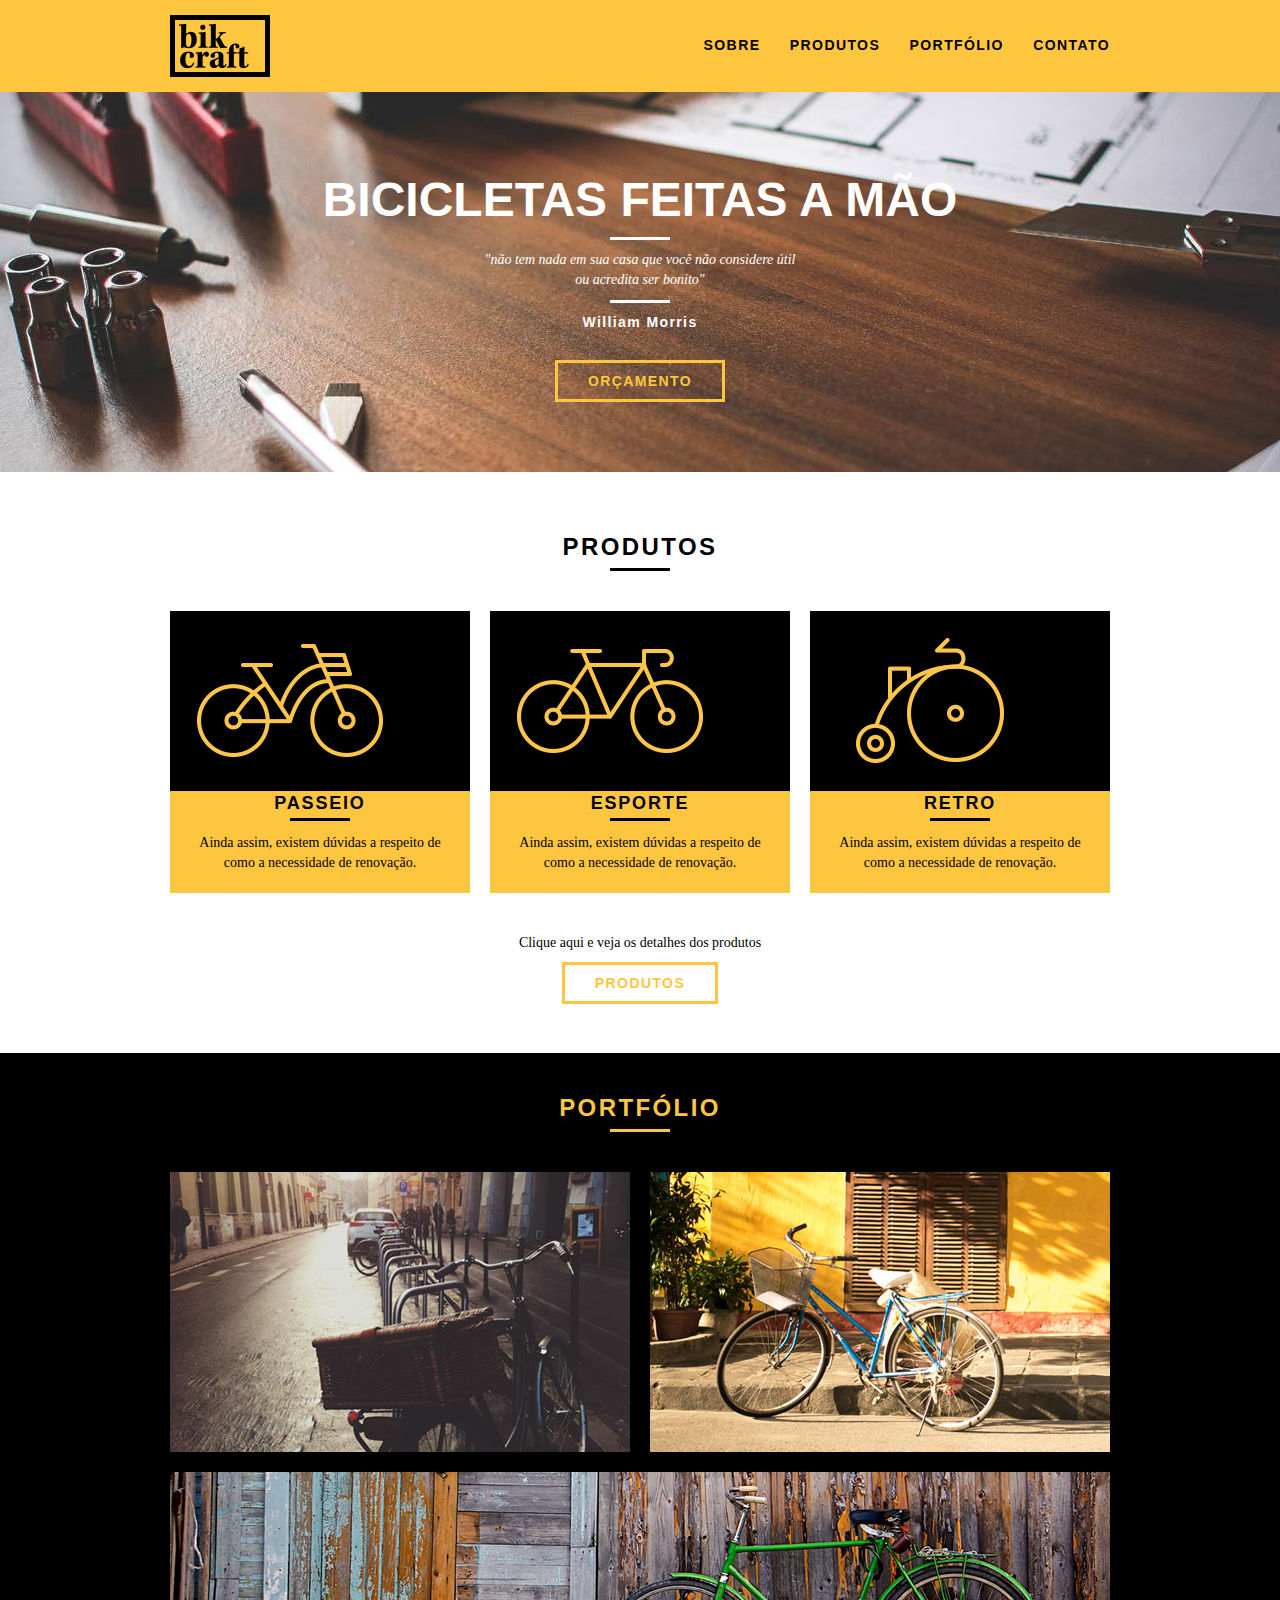
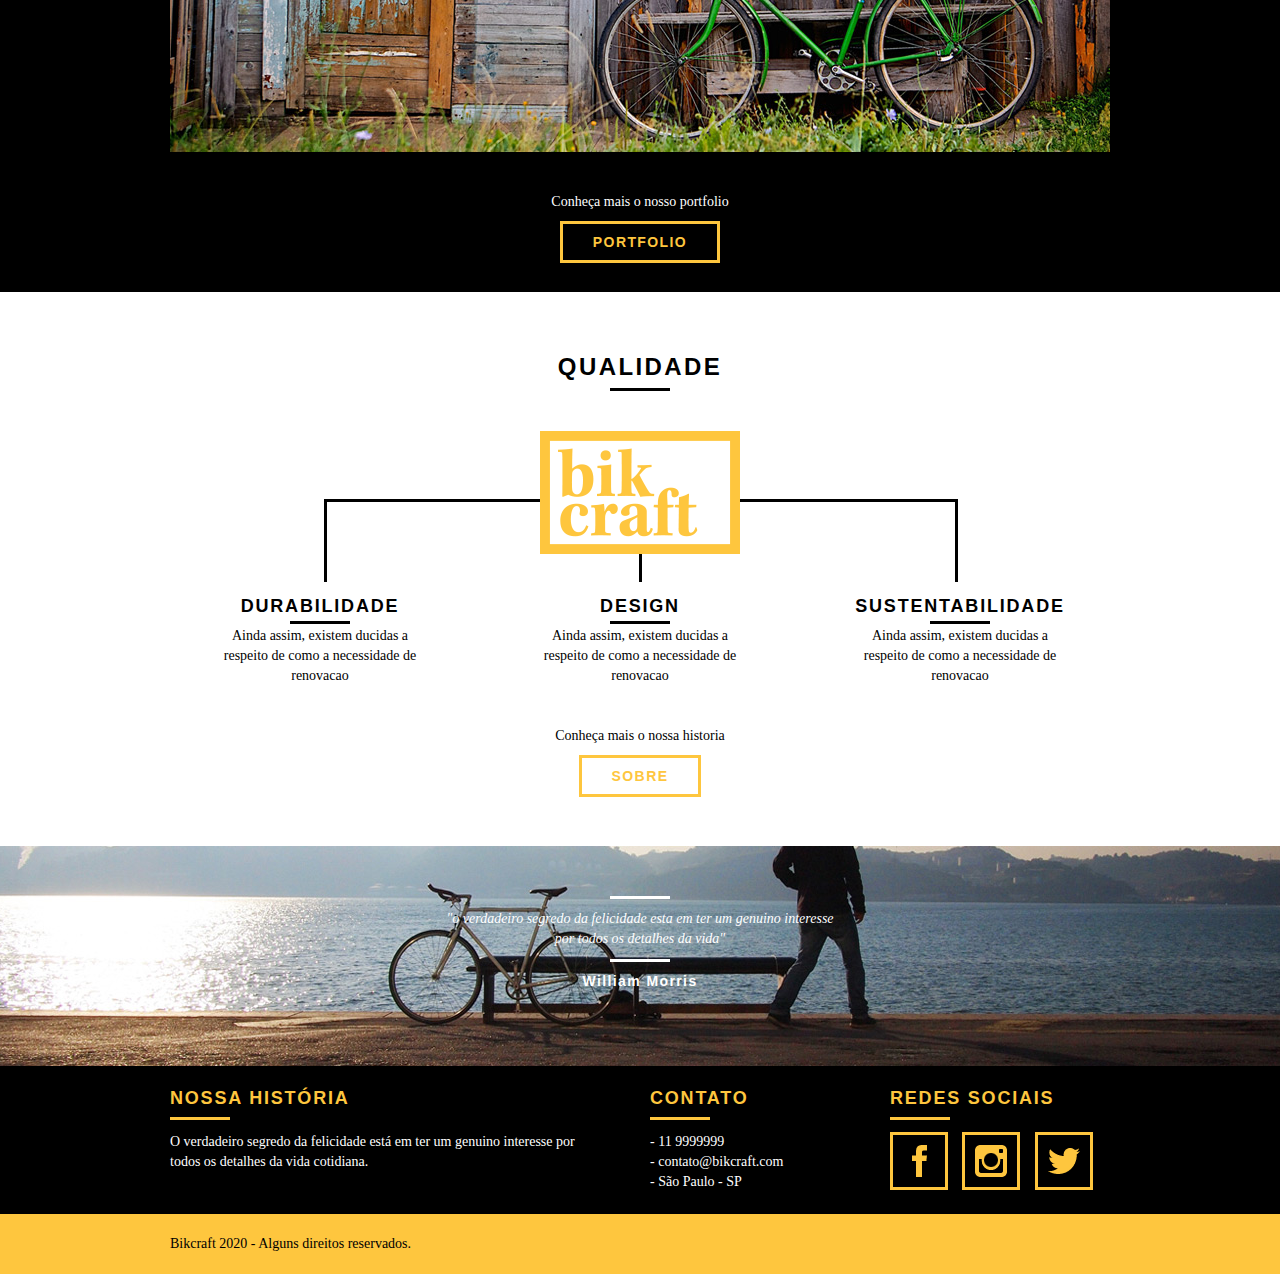
==== index.html @ bc55ec75 "Primeiro commit da pagina CSS3 e HTML" ====
<!DOCTYPE html>
<html lang="pt-br">
    <head>
        <meta charset="utf-8"> 
        <title> Bikcraft</title>
        <link rel="stylesheet" href="css/normalize.css">
        <link rel="stylesheet" href="css/reset.css">
        <link rel="stylesheet" href="css/grid.css">
        <link rel="stylesheet" href="css/style.css">
    </head>
    <body>
        <header class="header">
            <div class="container">
                <a href="index.html" class="grid-4">
                    <img src="img/bikcraft.png" alt="Bikcraft">
                </a>
                <nav class="grid-12 header_menu">
                    <ul>
                        <li><a href="sobre.html">Sobre</a></li>
                        <li><a href="produtos.html">Produtos</a></li>
                        <li><a href="portfolio.html">Portfólio</a></li>
                        <li><a href="contato.html">contato</a></li>
                    </ul>
                </nav>
            </div>
        </header>

        <section class="introducao">
            <div class="container">
                <h1>Bicicletas Feitas a Mão</h1>
                <blockquote class="quote-externo">
                    <p>"não tem nada em sua casa que você não considere útil ou acredita ser bonito"
                    </p>
                    <cite>William Morris</cite>
                </blockquote>
                <a href="produtos.html" class="btn">Orçamento</a>
            </div>
        </section>

        <section class="produtos container">
            <h2 class="subtitulo">Produtos</h2>
            <ul class="produtos_lista">
                <li class="grid-1-3">
                    <div class="produtos_icone">
                        <img src="img/produtos/passeio.png" alt="Bikcraft Passeio">
                    </div>
                    <h3>Passeio</h3>
                    <P>Ainda assim, existem dúvidas a respeito de como a necessidade de renovação.</P>
                 </li>
                 

                 <li class="grid-1-3">
                    <div class="produtos_icone">
                        <img src="img/produtos/esporte.png" alt="Bikcraft Passeio">
                    </div>
                    <h3>Esporte</h3>
                    <P>Ainda assim, existem dúvidas a respeito de como a necessidade de renovação.</P>
                 </li>

                 <li class="grid-1-3">
                    <div class="produtos_icone">
                        <img src="img/produtos/retro.png" alt="Bikcraft Passeio">
                    </div>
                    <h3>Retro</h3>
                    <P>Ainda assim, existem dúvidas a respeito de como a necessidade de renovação.</P>
                 </li>
            </ul>

            <div class="call">
                <p>Clique aqui e veja os detalhes dos produtos</p>
                <a href="produtos.html" class="btn btn-preto">Produtos</a>
            </div>

        </section>

        <section class="portfolio">
            <div class="container">
                <h2 class="subtitulo">Portfólio</h2>
                <ul class="portfolio_lista">
                    <li class="grid-8"><img src="img/portfolio/retro.jpg" alt="Bicicleta retro"></li>
                    <li class="grid-8"><img src="img/portfolio/passeio.jpg" alt="Bicicleta passeio"></li>
                    <li class="grid-16"><img src="img/portfolio/esporte.jpg" alt="Bicicleta esporte"></li>
                </ul>
                <div class="call">
                    <p>Conheça mais o nosso portfolio</p>
                    <a href="portfolio.html" class="btn">Portfolio</a>
                </div>
            </div>
            
        </section>

        <section class="qualidade container">
            <h2 class="subtitulo">Qualidade</h2>
            <img src="img/bikcraft-qualidade.png" alt="Bikcraft">
            <ul class="qualidade_lista">
                <li class="grid-1-3">
                    <h3>Durabilidade</h3>
                    <p>Ainda assim, existem ducidas a respeito de como a necessidade de renovacao</p>
                </li>

                <li class="grid-1-3">
                    <h3>Design</h3>
                    <p>Ainda assim, existem ducidas a respeito de como a necessidade de renovacao</p>
                </li>

                <li class="grid-1-3">
                    <h3>Sustentabilidade</h3>
                    <p>Ainda assim, existem ducidas a respeito de como a necessidade de renovacao</p>
                </li>
            </ul>
            <div class="call">
                <p>Conheça mais o nossa historia</p>
                <a href="sobre.html" class="btn btn-preto">Sobre</a>
            </div>
        </section>

        <section class="quebra">
            <blockquote class="quote-externo container">
                <p>"o verdadeiro segredo da felicidade esta em ter um genuino interesse por todos os detalhes da vida"
                </p>
                <cite>William Morris</cite>
            </blockquote>
        </section>

        <footer>
            <div class="footer">
                <div class="container">

                    <div class="grid-8 footer_historia">
                        <h3>Nossa História</h3>
                        <p>O verdadeiro segredo da felicidade está em ter um genuino interesse por todos os detalhes da vida cotidiana.</p>
                    </div>

                    <div class="grid-4 footer_contato">
                        <h3>Contato</h3>
                        <ul>
                            <li>- 11 9999999</li>
                            <li>- contato@bikcraft.com</li>
                            <li>- São Paulo - SP</li>
                        </ul>
                    </div>

                    <div class="grid-4 footer_redes">
                        <h3>redes sociais</h3>
                        <ul>
                            <li><a href="http://facebook.com" target="_blank"><img src="img/redes-sociais/facebook.png" alt="facebook"></a></li>
                            <li><a href="http://instagram.com" target="_blank"><img src="img/redes-sociais/instagram.png" alt="Instagram"></a></li>
                            <li><a href="http://twitter.com" target="_blank"><img src="img/redes-sociais/twitter.png" alt="twitter"></a></li>
                        </ul>
                    </div>
                </div>
            </div>

            <div class="copy">
                <div class="container">
                    <p class="grid-16">Bikcraft 2020 - Alguns direitos reservados.</p>
                </div>

            </div>
        </footer>
    </body>

</html>
---- css/grid.css ----
*, *:before, *:after {
  -webkit-box-sizing: border-box; 
  -moz-box-sizing: border-box; 
  box-sizing: border-box;
}

.container {
	width: 960px;
	margin: 0 auto;
	padding: 0px;
	position: relative;
}

.container:after, .container:before {
	content: " ";
	display: table;
}

.container:after {
	clear: both;
}

.grid-1, .grid-2, .grid-3, .grid-4, .grid-5, .grid-6, .grid-7, .grid-8, .grid-9, .grid-10, .grid-11, .grid-12, .grid-13, .grid-14, .grid-15, .grid-16, .grid-1-3 {
	float: left;
	margin-left: 10px;
	margin-right: 10px;
}

.grid-1 	{width: 40px;}
.grid-2 	{width: 100px;}
.grid-3 	{width: 160px;}
.grid-4 	{width: 220px;}
.grid-5 	{width: 280px;}
.grid-6 	{width: 340px;}
.grid-7 	{width: 400px;}
.grid-8 	{width: 460px;}
.grid-9 	{width: 520px;}
.grid-10 	{width: 580px;}
.grid-11 	{width: 640px;}
.grid-12 	{width: 700px;}
.grid-13 	{width: 760px;}
.grid-14 	{width: 820px;}
.grid-15 	{width: 880px;}
.grid-16 	{width: 940px;}
.grid-1-3	{width: 300px;}

@media only screen and (min-width: 768px) and (max-width: 959px) {

.container {
	width: 768px;
}

.grid-1		{width: 28px;}
.grid-2		{width: 76px;}
.grid-3		{width: 124px;}
.grid-4		{width: 172px;}
.grid-5		{width: 220px;}
.grid-6		{width: 268px;}
.grid-7		{width: 316px;}
.grid-8		{width: 364px;}
.grid-9		{width: 412px;}
.grid-10	{width: 460px;}
.grid-11	{width: 508px;}
.grid-12	{width: 556px;}
.grid-13	{width: 604px;}
.grid-14	{width: 652px;}
.grid-15	{width: 700px;}
.grid-16	{width: 748px;}
.grid-1-3	{width: 236px;}

}

@media only screen and (max-width: 767px) {
.container {
	width: 300px;
}

.grid-1, .grid-2, .grid-3, .grid-4, .grid-5, .grid-6, .grid-7, .grid-8, .grid-9, .grid-10, .grid-11, .grid-12, .grid-13, .grid-14, .grid-15, .grid-16, .grid-1-3 {
	width: 300px;
	margin: 0 0 20px 0;
	float: none;
}

}
---- css/style.css ----
/* Estilos Gerais*/

body {
    font-family: Arial, Helvetica, sans-serif;
}

p {
    font-family: Georgia, 'Times New Roman', Times, serif;
    font-size: 14px;
    line-height: 20px;
}
img {
    display: block;
}

.btn {
    border: 3px solid #fec63e;
    padding: 10px 30px;
    color: #fec63e;
    font-size: 14px;
    line-height: 20px;
    text-transform: uppercase;
    letter-spacing: .1em;
    font-weight: bold;
}

.btn:hover { 
    color: #fff;
    border-color: #fff;
}
.btn-preto:hover { 
    color: #000;
    border-color: #000;
}

.subtitulo{
    font-size: 24px;
    line-height: 30px;
    font-weight: bold;
    letter-spacing: .1em;
    color: #000;
    text-transform: uppercase;
    text-align: center;
    margin-bottom: 40px;
}
.subtitulo:after{
    content: "";
    display: block;
    width: 60px;
    height: 3px;
    background-color: #000;
    margin: 6px auto;
}

/* Header */

.header {
    position: fixed;
    top: 0;
    width: 100%;
    background: #fec63e;
    padding: 15px 0;
    z-index: 10;
}

.header_menu {
    text-align: right;
    
}

.header_menu ul li {
    display: inline-block;
    margin-left: 25px;
    margin-top: 20px;
}

.header_menu ul li a {
  color: black;
  font-weight: bold;
  text-transform: uppercase;
  letter-spacing: .1em;
  font-size: 14px;
  line-height: 20px;
  padding: 10px 0;
}

.header_menu ul li a:hover {
    color: #fff;

}

.introducao {
    width: 100%;
    height: 380px;
    background: url("../img/bg.jpg") no-repeat center;
    background-size: cover;
    margin-top: 92px;
    text-align: center;
    padding-top: 80px;
}

.introducao h1 {
    font-size: 48px;
    color: #fff;
    font-weight: bold;
    text-transform: uppercase;

}

.quote-externo {
    max-width: 320px;
    margin: 0 auto;
    margin-bottom: 40px;
    color: #fff;

}

.quote-externo p {
    font-style: italic;
}

.quote-externo p:before,.quote-externo p:after {
    content: "";
    display: block;
    width: 60px;
    height: 3px;
    background-color: #fff;
    margin: 10px auto 10px auto;
}

.quote-externo cite {
    font-style: normal;
    font-weight: bold;
    font-size: 14px;
    letter-spacing: .1em;
}

/* Introdução interna*/

.introducao-interna {
    width: 100%;
    margin-top: 92px;
    height: 160px;
    background-size: cover;
    text-align: center;
    color: #fff;
    padding-top: 30px;
}
.introducao-interna h1 {
    font-size: 36px;
    font-weight: bold;
    text-transform: uppercase;
}

.introducao-interna h1:after {
    content: "";
    display: block;
    width: 60px;
    height: 3px;
    background-color: #fff;
    margin: 6px auto 10px auto;
}

/* Produtos*/
.produtos{
    padding: 60px 0;
}

.produtos_lista li {
    background: #fec63e;
    text-align: center;
}

.produtos_lista li h3 {
    font-weight: bold;
    font-size: 18px ;
    line-height: 25px;
    text-transform: uppercase;
    letter-spacing: .1em;
}

.produtos_lista li h3:after{
    content: "";
    display: block;
    width: 60px;
    height: 3px;
    background-color: #000;
    margin: 2px auto;
}

.produtos_lista li p{
    padding: 10px 20px 20px 20px;
}

.produtos_icone {
    background: #000;
    padding: 20px;
    
}

.call {
    padding-top: 40px;
    text-align: center;
    clear: both;
}

.call p {
    margin-bottom: 20px;
}

/* Portfolio*/

.portfolio {
    width: 100%;
    background: #000;
    padding: 40px 0;
}

.portfolio .subtitulo {
    color: #fec63e;

}
.portfolio .subtitulo:after {
    background: #fec63e;
}

.portfolio_lista li:last-child {
    margin-top: 20px;
}

.portfolio .call p {
    color: #fff;
}

/* qualidade*/

.qualidade {
    padding: 60px 0;
}

.qualidade:after {
    content: "";
    width: 634px;
    height: 83px;
    display: block;
    background: url("../img/linhas.png") no-repeat center;
    position: absolute;
    top: 207px;
    right: 162px;
    z-index: -1 ;
}

.qualidade img {
    margin: 0 auto;
}

.qualidade_lista {
    padding-top: 40px;
}
.qualidade_lista li {
    text-align: center;
    padding: 0 40px;
}

.qualidade_lista li h3 {
    font-weight: bold;
    font-size: 18px ;
    line-height: 25px;
    text-transform: uppercase;
    letter-spacing: .1em;
}

.qualidade_lista li h3:after{
    content: "";
    display: block;
    width: 60px;
    height: 3px;
    background-color: #000;
    margin: 2px auto;
}

/* quebra*/

.quebra {
    width: 100%;
    height: 220px;
    background: url("../img/bg-footer.jpg") no-repeat center;
    background-size: cover;
    text-align: center;
    padding-top: 40px;
}

.quebra .quote-externo {
    max-width: 400px;
}

/* Footer*/

.footer {
    width: 100%;
    background: #000;
    color: #fff;
    padding: 20px 0;
}

.footer h3 {
    font-size: 18px;
    line-height: 25px;
    color: #fec63e;
    text-transform: uppercase;
    letter-spacing: .1em;
    font-weight: bold;
}

.footer h3:after {
    content: "";
    display: block;
    width: 60px;
    height: 3px;
    background: #fec63e;
    margin: 6px 0 12px 0;
}

.footer_historia {
    padding-right: 40px ;
}

.footer_contato ul li {
    font-size: 14px;
    line-height: 20px;
    font-family: Georgia, 'Times New Roman', Times, serif;
}

.footer_redes ul li {
    display: inline-block;
    margin-right: 10px;
}

.footer_redes ul li a{
    border: 3px solid #fec63e;
    display: block;
    padding: 10px;
}

.footer_redes ul li a:hover {
    border-color: #fff;
}

.copy {
    width: 100%;
    background: #fec63e;
    padding: 20px 0;
}
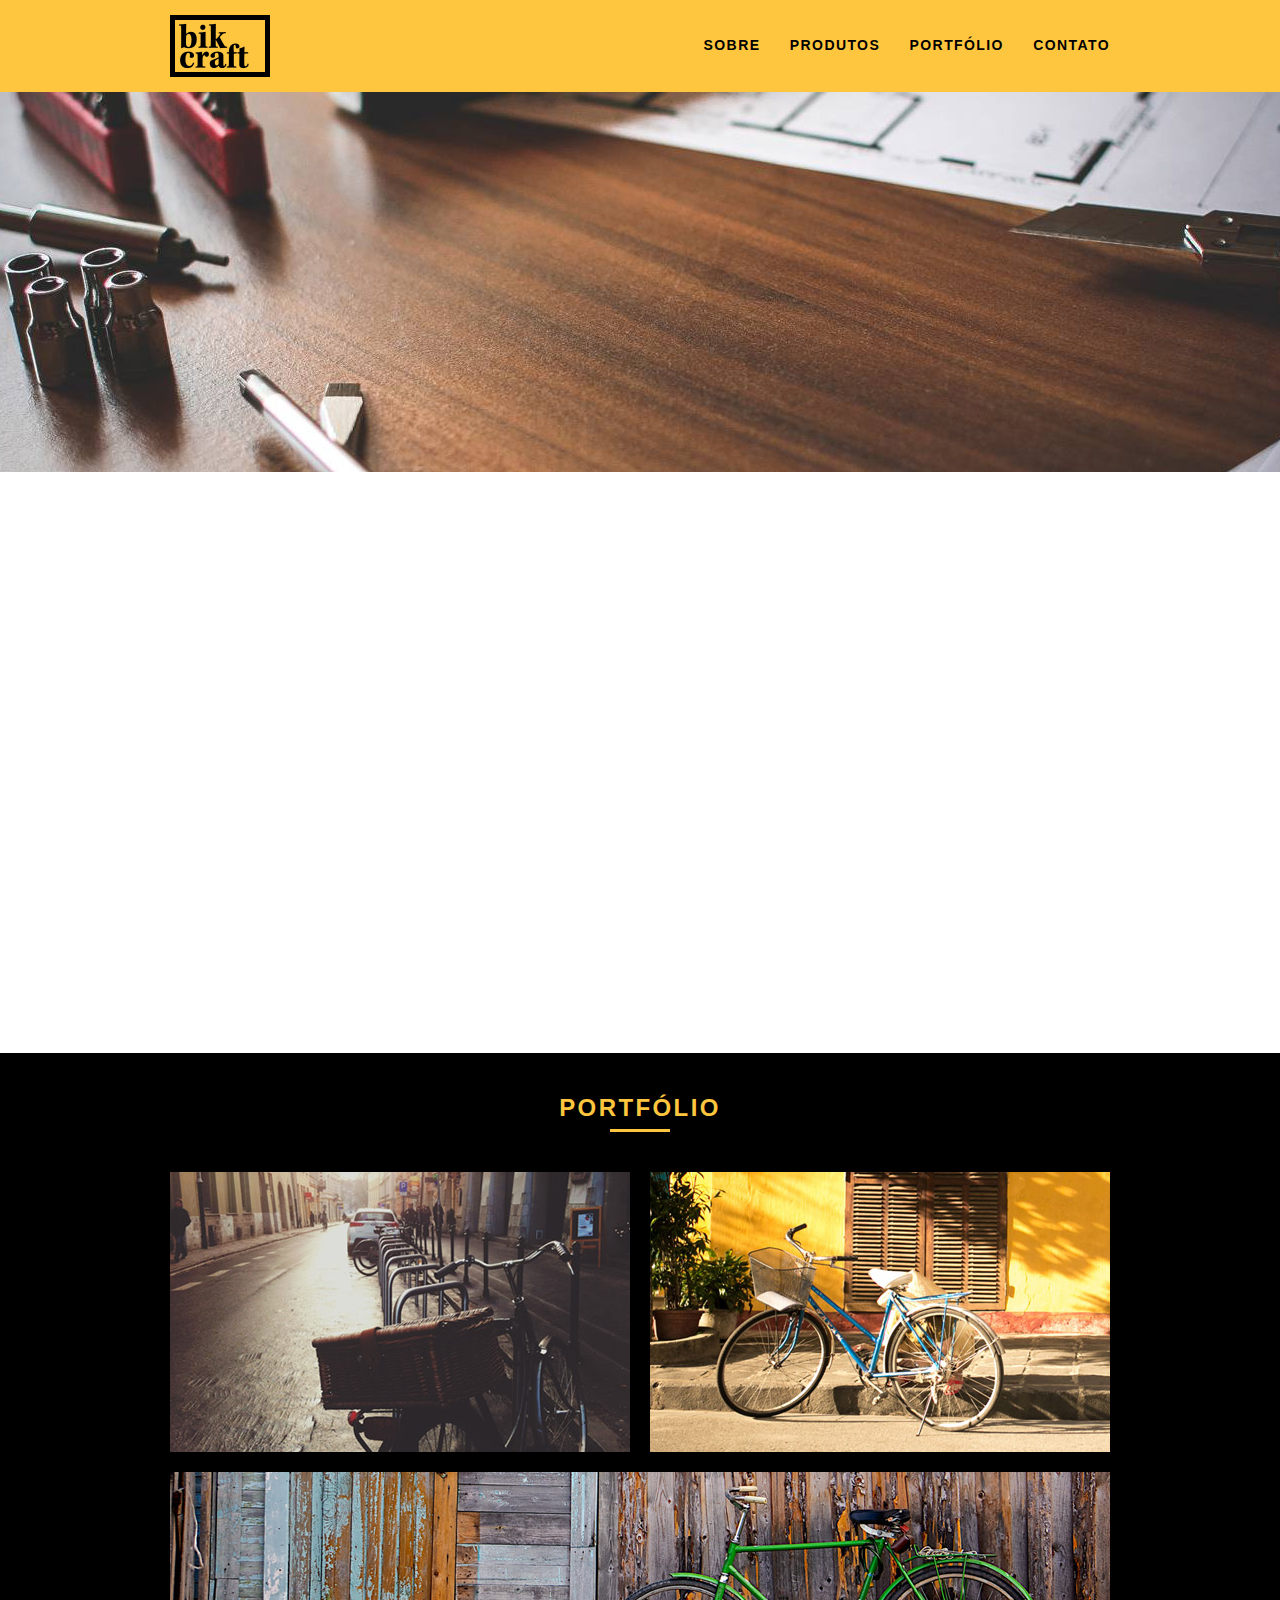
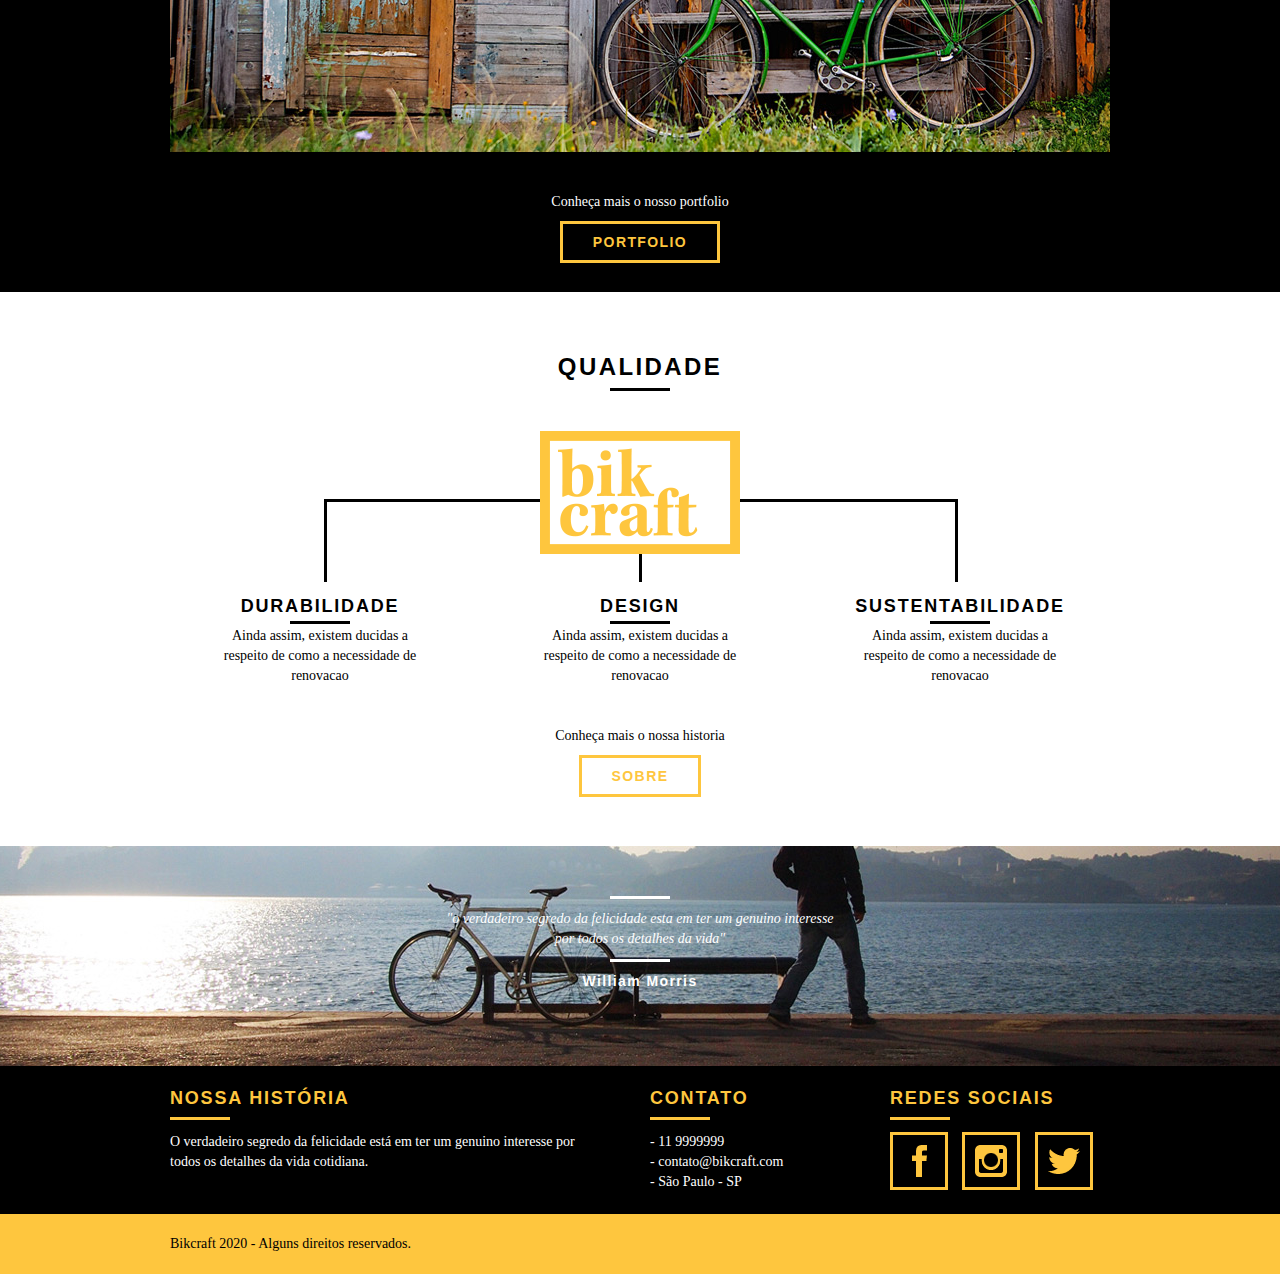
==== commit f09c5fd7: "incluindo paginas internas e animacoes" ====
--- a/index.html
+++ b/index.html
@@ -7,6 +7,8 @@
         <link rel="stylesheet" href="css/reset.css">
         <link rel="stylesheet" href="css/grid.css">
         <link rel="stylesheet" href="css/style.css">
+        <link rel="stylesheet" href="css/responsivo.css">
+        <script src="js/libs/modernizr.custom.45655.js"></script>
     </head>
     <body>
         <header class="header">
@@ -37,7 +39,7 @@
             </div>
         </section>
 
-        <section class="produtos container">
+        <section class="produtos container animar">
             <h2 class="subtitulo">Produtos</h2>
             <ul class="produtos_lista">
                 <li class="grid-1-3">
@@ -72,15 +74,16 @@
             </div>
 
         </section>
+        <!-- Fecha Produtos -->
 
         <section class="portfolio">
             <div class="container">
                 <h2 class="subtitulo">Portfólio</h2>
-                <ul class="portfolio_lista">
-                    <li class="grid-8"><img src="img/portfolio/retro.jpg" alt="Bicicleta retro"></li>
-                    <li class="grid-8"><img src="img/portfolio/passeio.jpg" alt="Bicicleta passeio"></li>
-                    <li class="grid-16"><img src="img/portfolio/esporte.jpg" alt="Bicicleta esporte"></li>
-                </ul>
+                <div class="portfolio_lista">
+                    <div class="grid-8"><img src="img/portfolio/retro.jpg" alt="Bicicleta retro"></div>
+                    <div class="grid-8"><img src="img/portfolio/passeio.jpg" alt="Bicicleta passeio"></div>
+                    <div class="grid-16"><img src="img/portfolio/esporte.jpg" alt="Bicicleta esporte"></div>
+                </div>
                 <div class="call">
                     <p>Conheça mais o nosso portfolio</p>
                     <a href="portfolio.html" class="btn">Portfolio</a>
@@ -158,6 +161,11 @@
 
             </div>
         </footer>
+
+        <!--Javascript-->
+        <script src="js/libs/jquery-3.4.1.min.js"></script>
+        <script src="js/plugins.js"></script>
+        <script src="js/main.js"></script>
     </body>
 
 </html>--- a/css/grid.css
+++ b/css/grid.css
@@ -44,34 +44,34 @@
 .grid-16 	{width: 940px;}
 .grid-1-3	{width: 300px;}
 
-@media only screen and (min-width: 768px) and (max-width: 959px) {
-
-.container {
+@media only screen and (min-width: 768px) and (max-width: 959px){
+.container{
 	width: 768px;
 }
 
-.grid-1		{width: 28px;}
-.grid-2		{width: 76px;}
-.grid-3		{width: 124px;}
-.grid-4		{width: 172px;}
-.grid-5		{width: 220px;}
-.grid-6		{width: 268px;}
-.grid-7		{width: 316px;}
-.grid-8		{width: 364px;}
-.grid-9		{width: 412px;}
-.grid-10	{width: 460px;}
-.grid-11	{width: 508px;}
-.grid-12	{width: 556px;}
-.grid-13	{width: 604px;}
-.grid-14	{width: 652px;}
-.grid-15	{width: 700px;}
-.grid-16	{width: 748px;}
+.grid-1 	{width: 28px;}
+.grid-2 	{width: 76px;}
+.grid-3 	{width: 124px;}
+.grid-4 	{width: 172px;}
+.grid-5 	{width: 220px;}
+.grid-6 	{width: 268px;}
+.grid-7 	{width: 316px;}
+.grid-8 	{width: 364px;}
+.grid-9 	{width: 412px;}
+.grid-10 	{width: 460px;}
+.grid-11 	{width: 508px;}
+.grid-12 	{width: 556px;}
+.grid-13 	{width: 604px;}
+.grid-14 	{width: 652px;}
+.grid-15 	{width: 700px;}
+.grid-16 	{width: 748px;}
 .grid-1-3	{width: 236px;}
-
+	
 }
 
 @media only screen and (max-width: 767px) {
-.container {
+
+.container{
 	width: 300px;
 }
 
--- a/css/style.css
+++ b/css/style.css
@@ -11,6 +11,7 @@
 }
 img {
     display: block;
+    max-width: 100%;
 }
 
 .btn {
@@ -22,6 +23,7 @@
     text-transform: uppercase;
     letter-spacing: .1em;
     font-weight: bold;
+    transition: all .5s ease;
 }
 
 .btn:hover { 
@@ -50,6 +52,24 @@
     height: 3px;
     background-color: #000;
     margin: 6px auto;
+}
+
+.subtitulo-interno{
+    font-size: 24px;
+    line-height: 30px;
+    font-weight: bold;
+    letter-spacing: .1em;
+    color: #000;
+    text-transform: uppercase;
+    margin-bottom: 20px;
+}
+.subtitulo-interno:after{
+    content: "";
+    display: block;
+    width: 60px;
+    height: 3px;
+    background-color: #000;
+    margin: 6px 0;
 }
 
 /* Header */
@@ -82,11 +102,16 @@
   font-size: 14px;
   line-height: 20px;
   padding: 10px 0;
+  transition: all .3s ease;
 }
 
 .header_menu ul li a:hover {
     color: #fff;
 
+}
+
+.header_menu ul li .menu_ativo {
+    color: #fff;
 }
 
 .introducao {
@@ -171,6 +196,10 @@
     text-align: center;
 }
 
+.produtos_lista li img {
+    margin: 0 auto;
+}
+
 .produtos_lista li h3 {
     font-weight: bold;
     font-size: 18px ;
@@ -224,7 +253,7 @@
     background: #fec63e;
 }
 
-.portfolio_lista li:last-child {
+.portfolio_lista div:last-of-type {
     margin-top: 20px;
 }
 
@@ -256,6 +285,7 @@
 
 .qualidade_lista {
     padding-top: 40px;
+    overflow: auto;
 }
 .qualidade_lista li {
     text-align: center;
@@ -340,6 +370,7 @@
     border: 3px solid #fec63e;
     display: block;
     padding: 10px;
+    transition: all .5s ease;
 }
 
 .footer_redes ul li a:hover {
@@ -350,4 +381,49 @@
     width: 100%;
     background: #fec63e;
     padding: 20px 0;
+}
+
+/* Animações*/
+
+.js .introducao h1, .js .introducao blockquote, .js .introducao .btn, .js  .animar, .js .animar-interno, .js .introducao-interna h1 , .js .introducao-interna p {
+    opacity: 0;
+}
+
+.animated{
+    -webkit-animation-duration: 1s;
+            animation-duration: 1s;
+    -webkit-animation-fill-mode: both;
+            animation-fill-mode: both;         
+}
+
+@-webkit-keyframes fadeInDown {
+  0% {
+     opacity: 0;
+     -webkit-transform: translate3d(0, -20px, 0);
+             transform: translate3d(0, -20px, 0);
+ }
+
+  100%{
+      opacity: 1;
+      -webkit-transform: none;
+              transform: none;
+  }
+}
+
+@keyframes fadeInDown {
+    0%{
+        opacity: 0;
+        -webkit-transform: translate3d(0, -20px, 0);
+                transform: translate3d(0, -20px, 0);
+    }
+    100%{
+        opacity: 1;
+        -webkit-transform: none;
+                transform: none;
+    }
+}
+
+.fadeInDown {
+    -webkit-animation-name: fadeInDown;
+            animation-name: fadeInDown;
 }--- a/css/responsivo.css
+++ b/css/responsivo.css
@@ -0,0 +1,170 @@
+/*Estilo para tablets*/
+@media only screen and (min-width: 768px) and (max-width: 959px){
+/*QUALIDADE HOME*/
+.qualidade:after {
+	right: 66px;
+}
+.qualidade_lista li {
+    padding: 0 10px;
+}	
+
+/*FOOTER*/
+.footer_redes ul li a {
+	padding: 6px;
+}
+.footer_redes ul li a img {
+	width: 26px;
+	height: 26px;
+}
+/*PRODUTOS*/
+
+.produto_item h2{
+	top: -150px;
+	margin-bottom: -56;
+}
+
+.produto_icone {
+	padding: 41px 0;
+}
+
+.produto_info p {
+	color: #fff;
+	font-size: 14px;
+	line-height: 20px;
+	height: 122px;
+	padding: 20px 30px;
+}
+
+.produto_info ul li {
+	width: 181px;
+	height: 49px;
+}
+
+} /*FINAL DO ESTILO PARA TABLETS*/
+
+
+
+
+
+/*Estilo para smartphone*/
+@media only screen and (max-width: 767px) {
+
+/*HEADER*/
+.header{
+	position: relative;
+	padding-bottom: 0px;
+}	
+.header img{
+	margin: 0 auto 10px auto;
+}
+.header_menu{
+	text-align: center;
+}
+
+.header_menu ul li {
+	margin: 5px;
+}
+
+.header_menu ul li a {
+	border: 4px solid #000;
+	width: 136px;
+	display: block;
+	float: left;
+	
+}
+.header_menu ul li a:hover {
+	border-color: #fff;
+}
+
+.header_menu ul li a.menu_ativo {
+	border-color: #fff;
+}
+
+/*INTRODUCAO*/
+
+.introducao h1{
+	font-size: 36px;
+}
+
+.introducao{
+	margin-top: 0px;
+	padding-top: 40px;
+	background: url(../img/bg-mobile.jpg) no-repeat center;
+	background-size: cover;
+}
+
+/*INTRODUCAO INTERNA*/
+.introducao-interna {
+	margin-top: 0px;
+}
+
+/*CAll*/
+
+.call{
+	padding: 10px;
+}
+
+/*QUALIDADE HOME*/
+.qualidade:after {
+	display: none;
+}
+
+/*SOBRE*/
+
+.missao_sobre p {
+	font-size: 14px;
+	line-height: 20px;
+	padding-right: 0px;
+}
+
+.missao_sobre ul li {
+	font-size: 14px;
+	line-height: 25px;
+}
+
+/*PRODUTOS*/
+
+.produto_item h2{
+	top: -100px;
+	margin-bottom: -68;
+}
+
+.produto_icone {
+	padding: 41px 0;
+}
+
+.produto_info p {
+	color: #fff;
+	font-size: 14px;
+	line-height: 20px;
+	height: auto;
+	padding: 20px 30px;
+}
+
+.produto_info ul li {
+	width: 149px;
+	height: 49px;
+	font-size: 14px;
+	line-height: 20px;
+	padding: 14px;
+}
+
+.form {
+	padding-right: 0px;
+
+}
+
+.orcamento_dados ul {
+	padding-right: 0px;
+}
+
+/*PRODUTOS*/
+.contato_form {
+	padding-right: 0px;
+	margin-bottom: 40px;
+}
+
+
+
+}
+
